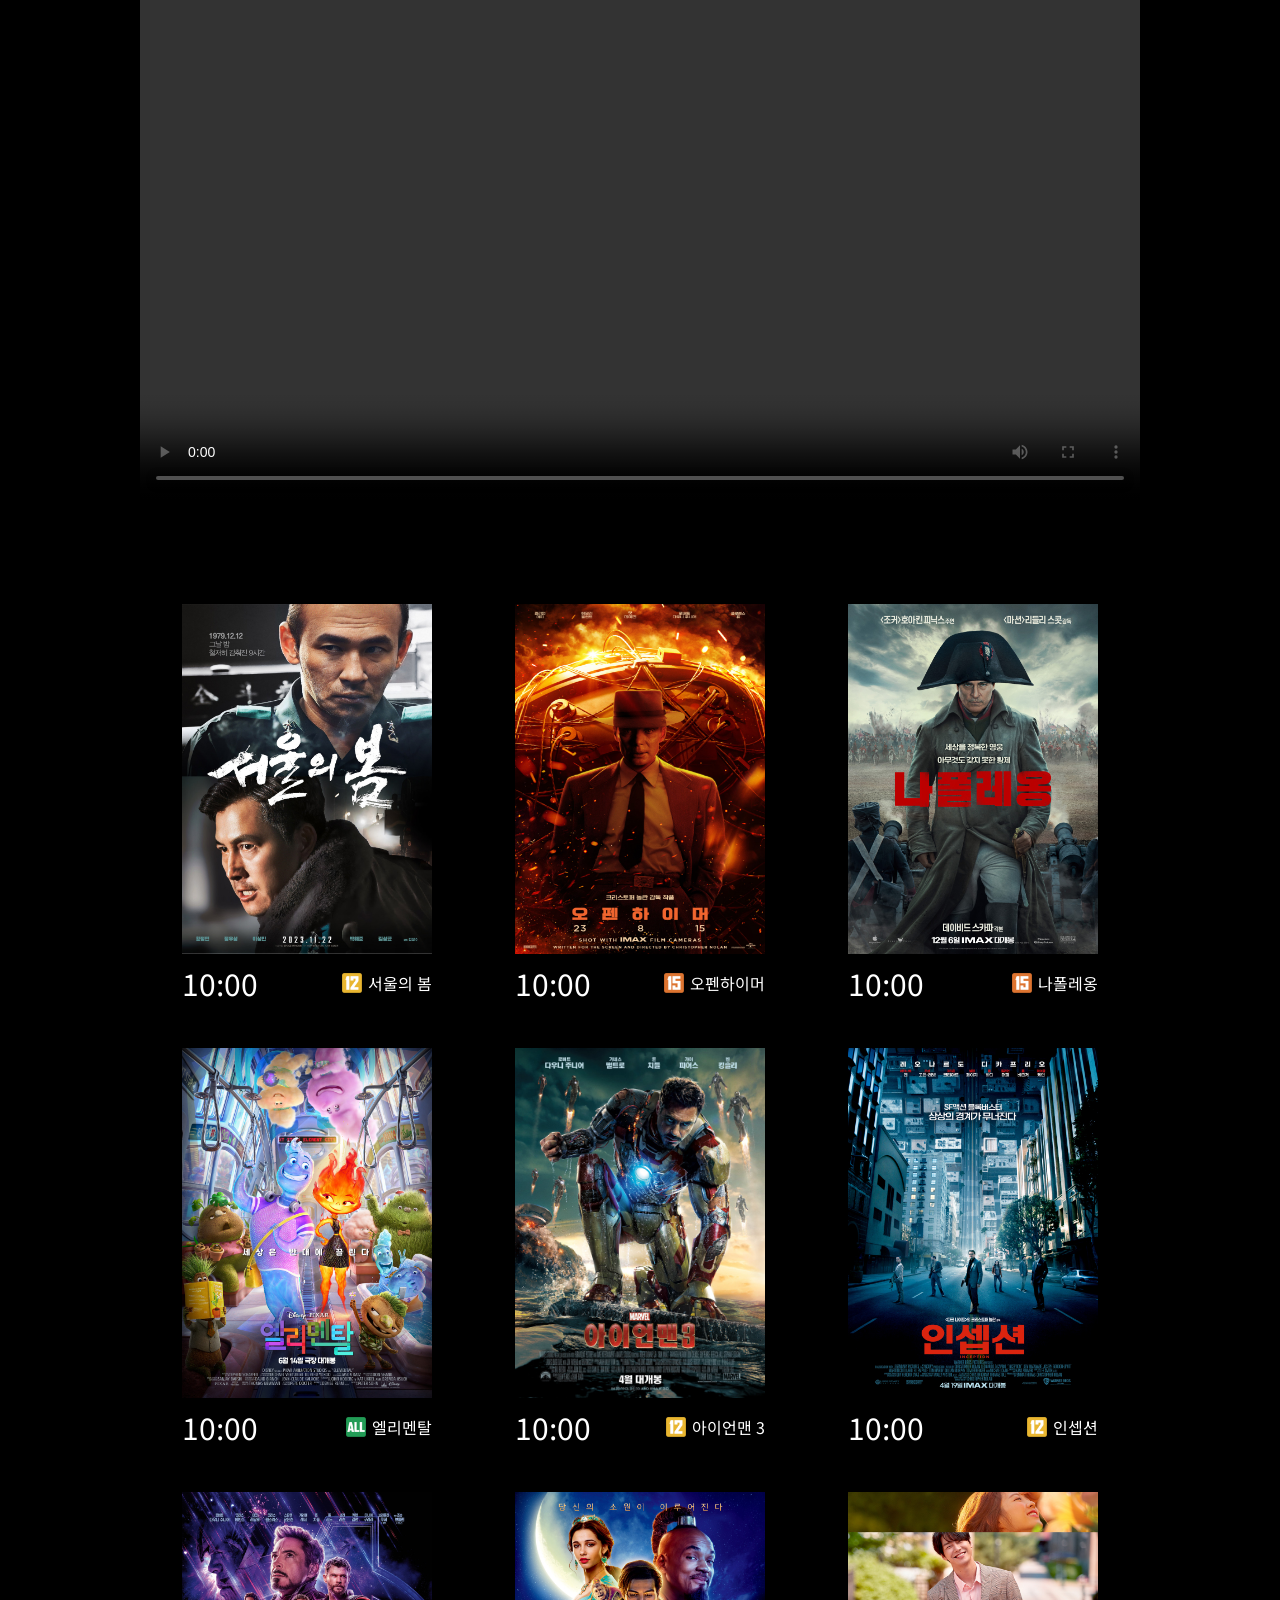
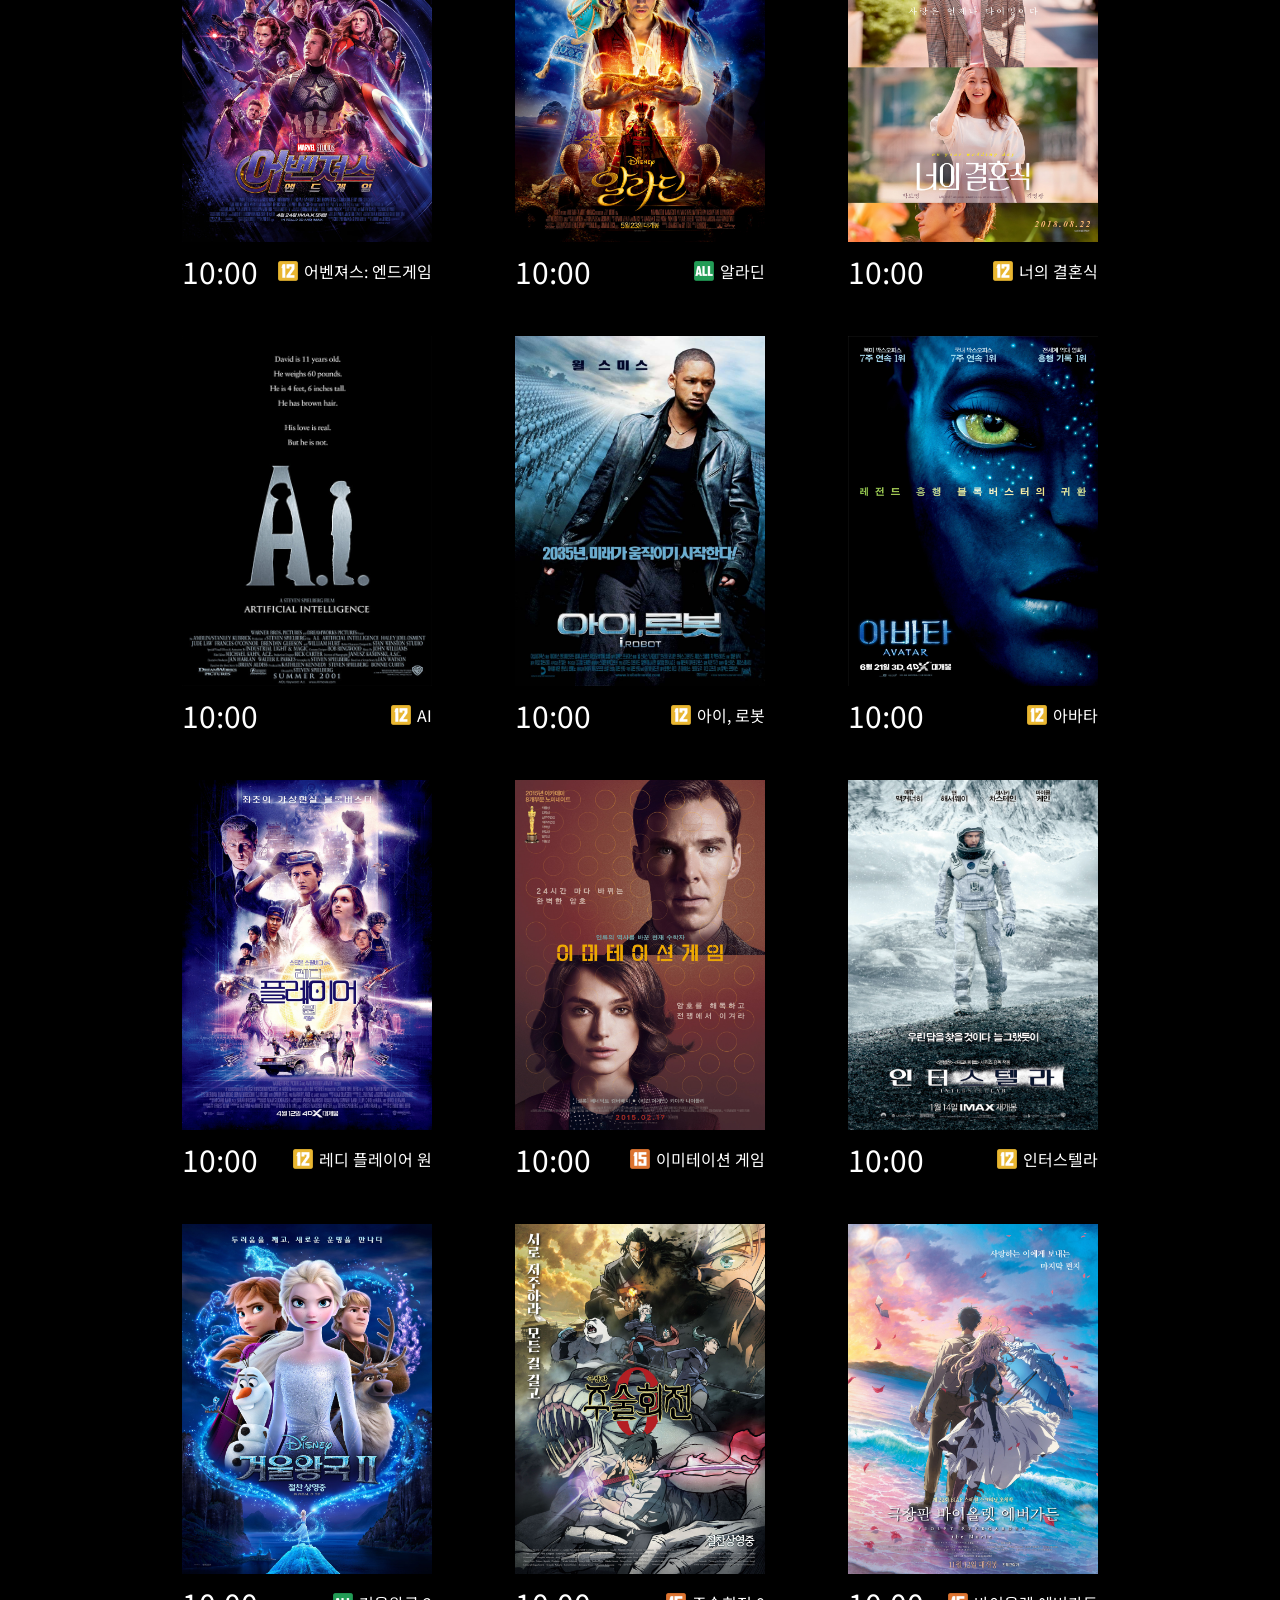
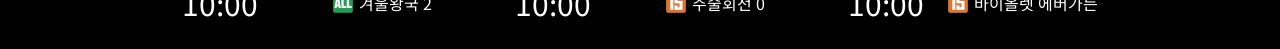
==== index.html @ ab04a386 "영수증 완성" ====
<!DOCTYPE html>
<html lang="en">
<head>
    <meta charset="UTF-8">
    <meta name="viewport" content="width=device-width, initial-scale=1.0">
    <title>Kiosk</title>
    <script src="JQuery/jquery-3.7.1.min.js"></script>
    <script src="JQuery/jquery-ui.min.js"></script>
    <script src="https://cdn.jsdelivr.net/npm/@shopify/draggable@1.0.0-beta.11/lib/draggable.bundle.js"></script>
    <link rel="preconnect" href="https://fonts.googleapis.com">
    <link rel="preconnect" href="https://fonts.gstatic.com" crossorigin>
    <link href="https://fonts.googleapis.com/css2?family=Noto+Sans+KR&display=swap" rel="stylesheet">
    <link rel="stylesheet" href="CSS/jquery-ui.theme.css">
    <link rel="stylesheet" href="CSS/Kiosk.css">
</head>
<body>
    <!--! header Zone -->
    <!--? header Zone -->
    <!--* header Zone -->
    <header>
        <video class="headerVideo" src="" controls playsinline></video>
    </header>
    <!--! movieList Zone -->
    <!--? movieList Zone -->
    <!--* movieList Zone -->
    <div class="movieList">
        <div class="List">
            <div class="movieItem">
                <img class="poster" src="Img/springtoseoul.jpg">
                <div class="movieInfo">
                    <p class="showTime">10:00</p>
                    <p class="movieName"><img class="age" src="/Img/12.png">서울의 봄</p>
                </div>
            </div>
            <div class="movieItem">
                <img class="poster" src="Img/oppenheimer.jpg">
                <div class="movieInfo">
                    <p class="showTime">10:00</p>
                    <p class="movieName"><img class="age" src="/Img/15.png">오펜하이머</p>
                </div>
            </div>
            <div class="movieItem">
                <img class="poster" src="Img/napoleon.jpg">
                <div class="movieInfo">
                    <p class="showTime">10:00</p>
                    <p class="movieName"><img class="age" src="/Img/15.png">나폴레옹</p>
                </div>
            </div>
        </div>
        <div class="List">
            <div class="movieItem">
                <img class="poster" src="Img/elemental.jpg">
                <div class="movieInfo">
                    <p class="showTime">10:00</p>
                    <p class="movieName"><img class="age" src="/Img/ALL.png">엘리멘탈</p>
                </div>
            </div>
            <div class="movieItem">
                <img class="poster" src="Img/ironman3.jpg">
                <div class="movieInfo">
                    <p class="showTime">10:00</p>
                    <p class="movieName"><img class="age" src="/Img/12.png">아이언맨 3</p>
                </div>
            </div>
            <div class="movieItem">
                <img class="poster" src="Img/inception.jpg">
                <div class="movieInfo">
                    <p class="showTime">10:00</p>
                    <p class="movieName"><img class="age" src="/Img/12.png">인셉션</p>
                </div>
            </div>
        </div>
        <div class="List">
            <div class="movieItem">
                <img class="poster" src="Img/avengersendgame.jpg">
                <div class="movieInfo">
                    <p class="showTime">10:00</p>
                    <p class="movieName"><img class="age" src="/Img/12.png">어벤져스: 엔드게임</p>
                </div>
                
            </div>
            <div class="movieItem">
                <img class="poster" src="Img/aladin.jpg">
                <div class="movieInfo">
                    <p class="showTime">10:00</p>
                    <p class="movieName"><img class="age" src="/Img/ALL.png">알라딘</p>
                </div>
            </div>
            <div class="movieItem">
                <img class="poster" src="Img/yourwedding.jpg">
                <div class="movieInfo">
                    <p class="showTime">10:00</p>
                    <p class="movieName"><img class="age" src="/Img/12.png">너의 결혼식</p>
                </div>
                
            </div>
        </div>
        <div class="List">
            <div class="movieItem">
                <img class="poster" src="Img/ai.jpg">
                <div class="movieInfo">
                    <p class="showTime">10:00</p>
                    <p class="movieName"><img class="age" src="/Img/12.png">AI</p>
                </div>
            </div>
            <div class="movieItem">
                <img class="poster" src="Img/irobot.jpg">
                <div class="movieInfo">
                    <p class="showTime">10:00</p>
                    <p class="movieName"><img class="age" src="/Img/12.png">아이, 로봇</p>
                </div>
            </div>
            <div class="movieItem">
                <img class="poster" src="Img/avatar.jpg">
                <div class="movieInfo">
                    <p class="showTime">10:00</p>
                    <p class="movieName"><img class="age" src="/Img/12.png">아바타</p>
                </div>
            </div>
            <div class="movieItem">
                <img class="poster" src="Img/readyplayerone.jpg">
                <div class="movieInfo">
                    <p class="showTime">10:00</p>
                    <p class="movieName"><img class="age" src="/Img/12.png">레디 플레이어 원</p>
                </div>
            </div>
            <div class="movieItem">
                <img class="poster" src="Img/imitationgame.jpg">
                <div class="movieInfo">
                    <p class="showTime">10:00</p>
                    <p class="movieName"><img class="age" src="/Img/15.png">이미테이션 게임</p>
                </div>
            </div>
            <div class="movieItem">
                <img class="poster" src="Img/interstellar.jpg">
                <div class="movieInfo">
                    <p class="showTime">10:00</p>
                    <p class="movieName"><img class="age" src="/Img/12.png">인터스텔라</p>
                </div>
            </div>
            <div class="movieItem">
                <img class="poster" src="Img/frozen2.jpg">
                <div class="movieInfo">
                    <p class="showTime">10:00</p>
                    <p class="movieName"><img class="age" src="/Img/ALL.png">겨울왕국 2</p>
                </div>
            </div>
            <div class="movieItem">
                <img class="poster" src="Img/jujutsukaisen0.jpg">
                <div class="movieInfo">
                    <p class="showTime">10:00</p>
                    <p class="movieName"><img class="age" src="/Img/15.png">주술회전 0</p>
                </div>
            </div>
            <div class="movieItem">
                <img class="poster" src="Img/violetevergarden.jpg">
                <div class="movieInfo">
                    <p class="showTime">10:00</p>
                    <p class="movieName"><img class="age" src="/Img/15.png">바이올렛 에버가든</p>
                </div>
            </div>
        </div>
    </div>

    <!--! Ticket Zone -->
    <!--? Ticket Zone -->
    <!--* Ticket Zone -->
    <div class="Ticket">
        <div class="top">
            <img src="Img/back.png" class="backicon">
            <p>티켓 구매</p>
            <img src="Img/home.png" class="homeicon">
        </div>
        <div class="ticketInfo">
            <img src="" class="ticketImg">
            <img src="" class="ageRatingImg">
            <div class="ticketInfoText">
                <p></p>
                <p class="time"></p>
            </div>
        </div>
        <div class="justline"></div>
        <p class="ticketGuide">
            관람 인원수를 선택해 주세요.<br>
            <span style="color: #777777;">인원수 선택은 일반, 청소년을 더해 <span style="color: purple;">최대 16매</span>까지 가능합니다.</span>
        </p>
        <div class="howmanypeople">
            <div class="adult">
                <p style="width: 55.2px; text-align: right;">일반</p>
                <div class="number zero">0</div>
                <div class="number">1</div>
                <div class="number">2</div>
                <div class="number">3</div>
                <div class="number">4</div>
                <div class="number">5</div>
                <div class="number">6</div>
                <div class="number">7</div>
                <div class="number">8</div>
            </div>
            <div class="teenager">
                <p>청소년</p>
                <div class="number zero">0</div>
                <div class="number">1</div>
                <div class="number">2</div>
                <div class="number">3</div>
                <div class="number">4</div>
                <div class="number">5</div>
                <div class="number">6</div>
                <div class="number">7</div>
                <div class="number">8</div>
            </div>
        </div>
        <div class="bottom">
            <img class="nextbtn" src="Img/next2.png">
        </div>
    </div>
    <div class="Seat">
        <div class="top">
            <img src="Img/back.png" class="backicon">
            <p>티켓 구매</p>
            <img src="Img/home.png" class="homeicon">
        </div>
        <div class="ticketInfo">
            <img src="" class="ticketImg">
            <img src="" class="ageRatingImg">
            <div class="ticketInfoText">
                <p></p>
                <p></p>
            </div>
        </div>
        <div class="justline"></div>
        <div class="seatGrid">
            <!--! Screen -->
            <p class="screen">SCREEN</p>
            <!--! A열 -->
            <div class="seatRow">
                <div class="seat">A1</div>
                <div class="seat">A2</div>
                <div class="seat">A3</div>
                <div class="seat">A4</div>
                <div class="seat">A5</div>
                <div class="seat">A6</div>
            </div>
            <!--! B열 -->
            <div class="seatRow">
                <div class="seat">B1</div>
                <div class="seat">B2</div>
                <div class="seat">B3</div>
                <div class="seat">B4</div>
                <div class="seat">B5</div>
                <div class="seat">B6</div>
            </div>
            <!--! C열 -->
            <div class="seatRow">
                <div class="seat">C1</div>
                <div class="seat">C2</div>
                <div class="seat">C3</div>
                <div class="seat">C4</div>
                <div class="seat">C5</div>
                <div class="seat">C6</div>
            </div>
            <!--! D열 -->
            <div class="seatRow">
                <div class="seat">D1</div>
                <div class="seat">D2</div>
                <div class="seat">D3</div>
                <div class="seat">D4</div>
                <div class="seat">D5</div>
                <div class="seat">D6</div>
            </div>
            <!--! E열 -->
            <div class="seatRow">
                <div class="seat">E1</div>
                <div class="seat">E2</div>
                <div class="seat">E3</div>
                <div class="seat">E4</div>
                <div class="seat">E5</div>
                <div class="seat" id="test">E6</div>
            </div>
            <div class="bottom2">
                <img class="nextbtn2" src="Img/next2.png">
            </div>
        </div>
    </div>
    <div class="Payment">
        <div class="top">
            <img src="Img/back.png" class="backicon">
            <p>티켓 구매</p>
            <img src="Img/home.png" class="homeicon">
        </div>
        <div class="ticketInfo">
            <img src="" class="ticketImg">
            <img src="" class="ageRatingImg" style="margin-bottom: 111.5px;">
            <div class="ticketInfoText" style="margin-top: 35px;">
                <p></p>
                <p></p>
                <p></p>
                <p class="people"></p>
                <p class="people"></p>
                <p></p>
                <p class="seatStatus"></p>
            </div>
        </div>
        <div class="justline"></div>
        <div class="price">
            <div class="adultPrice">
                <p>일반 : </p>
                <p></p>
            </div>
            <div class="teenagerPrice">
                <p>청소년 : </p>
                <p></p>
            </div>
        </div>
        <div class="justline2"></div>
        <div class="totalPrice">
            <p>총 결제 금액 : </p>
            <p></p>
        </div>
        <div class="justline2"></div>
        <div class="payToCard">카드 결제</div>
    </div>

    <!--! Credit Card Zone -->
    <!--? Credit Card Zone -->
    <!--* Credit Card Zone -->
    <div class="credit-card" draggable="true">
        <div class="card-header">
            <div class="logo-name">
                <img src="Img/logo.png" class="logo">
                <h5>Master Card</h5>
            </div>
            <img src="Img/chip.png" class="chip">
        </div>
        <div class="card-middle">
            <p class="cdNumber">Card Number</p>
            <p class="cardNumber">8050 5040 2030 3020</p>
        </div>
        <div class="card-bottom">
            <p class="card-name">Jeong Jin Woo</p>
            <div class="vaild-date">
                <p class="validthru">Valid Thru</p>
                <p class="date">02/25</p>
            </div>
        </div>
    </div>

    <div class="card-reader">
        <img src="/Img/wireless.png" class="nfc">
    </div>

    <!--! Movie Ticket Zone -->
    <!--? Movie Ticket Zone -->
    <!--* Movie Ticket Zone -->

    <div class="Receipt">
        <div class="theater">DIT 영화입장권</div>
        <div class="topInfo">
        <p id="clock">00:00:00</p>
        <p>(DIT_KIOSK)</p>
        <p>[전체발권]</p>
        </div>
        <p class="crossLine">=============================================</p>
        <div class="details">
            <p class="movie-title">무한도전: 무한의 미소</p>
            <p>10:00</p>
            <p>좌석: D5</p>
            <p>총인원 1명 (일반 1명)</p>
        </div>
        <p class="crossLine">=============================================</p>
        <div class="location">DIT 양정</div>
        <div class="ticket-info">
            <p>- 결제한 티켓은 절대 교환, 환불 불가</p>
            <p>- 영화 시작 5분전에 입장 바랍니다.</p>
            <p>- 즐거운 시간 되시기 바랍니다.</p>
        </div>
        <p class="crossLine">
            ------------------------------------------------------------------------
        </p>
        <div class="ticket-number">1231-1231-1234-1234</div>
    </div>

    <script src="JS/header.js"></script>
    <script src="JS/main.js"></script>
</body>
</html>


<!--본 프로젝트는 상업적 목적이 아닌 학교 프로젝트 발표용으로 사진과 동영상을 사용-->
<!--저작권법 제25조(학교교육 목적 등에의 이용)에 해당하여 이용허락 없이도 사용이 가능-->
<!--하다고는 하는데 디즈니는 좀 무섭네요..-->


<!-- 내일 할 일 : 
카드를 리더기에 드랍했을 때 영화 티켓 보여주기,
결제된 영화의 좌석은 백그라운드를 회색으로 변경,
로컬스토리지에 좌석 정보를 저장하고
결제된 좌석(백그라운드가 회색인 좌석)은 클릭을 막는다.

리더기 변경하기. -->
---- CSS/Kiosk.css ----
@import url('https://fonts.googleapis.com/css2?family=Nanum+Gothic:wght@700&family=Poppins&display=swap');

body {
    margin: 0 auto;
    max-width: 1000px;
    background-color: black;
}
body::-webkit-scrollbar {
    /*? 스크롤 바 없애는 CSS 코드 */
    display: none;
}

/*! ====================================================*/
/*! Header Zone
/*! ====================================================*/
header {
    position: fixed;
    display: flex;
    top: 0px;
}

.headerVideo {
    width: 1000px;
}
/*!====================================================*/

/*!====================================================*/
/*! movieList Zone
/*!====================================================*/
.movieList {
    border: 1px solid #000000;
    background-color: #000000;
    margin-top: 562.5px;
    padding-bottom: 20px;
}

.List {
    display: flex;
    justify-content: space-around;
    flex-wrap: wrap;
}

.poster {
    width: 250px;
    height: 350px;
    margin-top: 40px;
    cursor: pointer;
}

.age {
    width: 20px;
    margin-right: 6px;
    align-self: center;
}

.movieName {
    font-family: 'Noto Sans KR', sans-serif;
    font-size: 16px;
    color: #ffffff;
    display: flex;  /* 수평 정렬을 위해 추가 */
    align-items: center; 
}

.showTime {
    font-family: 'Noto Sans KR', sans-serif;
    font-size: 30px;
    color: #ffffff;
}

.movieInfo {
    display: flex;
    align-items: center;
    height: 50px;
    text-align: right;
    justify-content: space-between;
}

.poster {
    width: 250px;
    height: 350px;
}
/*!====================================================*/

/*!====================================================*/
/*! Ticket Zone
/*!====================================================*/
.Ticket {
    border: 1px solid white;
    width: 1000px;
    height: 875px;
    margin-top: 562.5px;
    position: fixed;
    background-color: white;
    display: none;
}

.top {
    display: flex;
    justify-content: space-between;
    align-items: center;
    font-size: 27.5px;
    font-family: 'Noto Sans KR', sans-serif;
    box-shadow: 0 0 10px 0 rgba(0, 0, 0, 0.1);
}

.backicon {
    width: 40px;
    margin-left: 25px;
    cursor: pointer;
}

.homeicon {
    width: 40px;
    margin-right: 25px;
    cursor: pointer;
}
.ticketInfo {
    display: flex;
    align-items: center;
    font-family: 'Noto Sans KR', sans-serif;
    font-size: 19px;
    color: #777777;
}

.ticketInfoText {
    display: flex;
    flex-direction: column;
}

.ticketInfoText p {
    margin: 5px 0;
}

.ticketImg {
    width: 150px;
    margin-top: 50px;
    margin-left: 65px;
    margin-right: 30px;
    border-radius: 10px;
}

/* Age Rating 이미지 스타일 */
.ageRatingImg {
    width: 24px; /* 이미지의 폭 조절 */
    margin-right: 10px; /* 이미지와 텍스트 사이의 간격 조절 */
    margin-bottom: 36px;
}

.justline {
    border: 0.1px solid rgba(0, 0, 0, 0.05);
    border-bottom-style: none;
    margin-top: 50px;
}

.ticketGuide {
    font-family: 'Noto Sans KR', sans-serif;
    text-align: center;
    font-size: 19px;
    margin-bottom: 80px;
}
.howmanypeople {
    font-family: 'Noto Sans KR', sans-serif;
    margin-left: 72.5px;
    margin-right: 70px;
    color: #777777;
    font-size: 20px;
}

.adult {
    display: flex;
    align-items: center;
    justify-content: space-around;
    margin-bottom: 10px;
}
.teenager {
    display: flex;
    align-items: center;
    justify-content: space-around;
    margin-top: 10px;
}

.number {
    display: flex;
    align-items: center;
    justify-content: center;
    border-radius: 30px;
    width: 60px;
    height: 60px;
    text-align: center;
    background-color: #eeeeee;
    cursor: pointer;
}
.number.zero {
    background-color: rgb(250, 130, 115);
    color: white;
}

.bottom {
    text-align: center;
    margin-top: 85px;
}
.nextbtn {
    width: 40px;
    cursor: pointer;
    visibility: hidden;
}
/*!====================================================*/

/*!====================================================*/
/*! Seat Zone
/*!====================================================*/
.Seat {
    border: 1px solid white;
    width: 1000px;
    height: 875px;
    margin-top: 562.5px;
    position: fixed;
    background-color: white;
    display: none;
}

.seatGrid {
    display: grid;
    grid-template-rows: repeat(6, 1fr);
    grid-template-columns: repeat(1, 1fr);
    width: 600px;
    margin: 0 auto;
}

.screen {
    text-align: center;
    border: 1px solid #ccc;
    background-color: #ccc;
    border-radius: 0px 0px 50px 50px;
    font-size: 15px;
    height: 17.5px;
}

.seatRow {
    display: flex;
    justify-content: center;
}

.seat {
    width: 55px;
    height: 45px;
    border: 1px solid #dddddd;
    border-radius: 5px;
    display: flex;
    align-items: center;
    justify-content: center;
    font-family: 'Noto Sans KR', sans-serif;
    font-size: 15px;
    cursor: pointer;
    margin-bottom: 10px;
    margin-left: 5px;
    margin-right: 5px;
}
.bottom2 {
    text-align: center;
    margin-top: 40px;
}

.nextbtn2 {
    width: 40px;
    cursor: pointer;
    visibility: hidden;
}

/*!====================================================*/

/*!====================================================*/
/*! Payment Zone
/*!====================================================*/
.Payment {
    border: 1px solid white;
    width: 1000px;
    height: 875px;
    margin-top: 562.5px;
    position: fixed;
    background-color: white;
    display: none;
}

.seatStatus {
    font-size: 14px;
}

.people {
    font-size: 14px;
}

.justline2 {
    border: 0.1px solid rgba(0, 0, 0, 0.05);
    border-bottom-style: none;
}

.price {
    font-family: 'Noto Sans KR', sans-serif;
    font-size: 22px;
    color: #777777;
}

.adultPrice {
    display: flex;
    justify-content: space-between;
    margin-left: 70px;
    margin-right: 70px;
}
.teenagerPrice {
    display: flex;
    justify-content: space-between;
    margin-left: 70px;
    margin-right: 70px;
}

.totalPrice {
    font-family: 'Noto Sans KR', sans-serif;
    font-size: 22px;
    color: #777777;
    display: flex;
    justify-content: space-between;
    margin-left: 70px;
    margin-right: 70px;
}

.payToCard {
    font-family: 'Noto Sans KR', sans-serif;
    color: white;
    font-size: 25px;
    background-color: rgb(253, 120, 108);
    border-radius: 12px;
    width: 300px;
    height: 110px;
    display: flex;
    align-items: center;
    justify-content: center;
    position: absolute;
    top: 86%;
    left: 50%;
    transform: translate(-50%, -50%);
    cursor: pointer;
}
.payToCard:hover {
    background-color: rgba(212, 83, 66, 0.788);
}
/*!====================================================*/

/*!====================================================*/
/*! Credit Card Zone
/*!====================================================*/
.credit-card {
    background-image: linear-gradient(to top, #f3e7e9 0%, #e3eeff 99%, #e3eeff 100%);
    width: 450px;
    height: 250px;
    border-radius: 25px;
    font-family: "Poppins", sans-serif;
    color: rgb(50, 50, 50);
    box-shadow: 0 5px 10px 0px rgba(255, 255, 255, 0.3);
    position: fixed;
    top: 50px;
    left: 50px;
    z-index: 2;
}


.card-header {
    display: flex;
    align-items: center;
    justify-content: space-between;
    font-size: 20px;
}
.logo-name {
    display: flex;
    justify-content: center;
    align-items: center;
}
.logo-name h5 {
    font-size: 18px;
    font-weight: 500;
}
.logo {
    width: 60px;
    height: 37px;
    margin: 0px 15px 0px 25px;
}
.chip {
    width: 70px;
    margin-right: 22px;
}


.card-middle {
    margin-top: 30px;
    margin-left: 30px;
    line-height: 10px;
}
.cdNumber {
    font-size: 12px;
}
.cardNumber {
    font-size: 20px;
    letter-spacing: 1px;
}


.card-bottom {
    margin-left: 30px;
    margin-right: 5px;
    display: flex;
    justify-content: space-between;
}
.card-name {
    font-size: 19px;
}
.vaild-date {
    line-height: 8px;
}
.validthru {
    font-size: 11px;
    margin-right: 23px;
}
.date {
    font-size: 19px;
}


.card-reader {
    display: flex;
    border-radius: 30px;
    width: 500px;
    background-color: white;
    justify-content: center;
    position: absolute;
    top: 50%;
    left: 50%;
    transform: translate(-50%, -50%);
    z-index: 1;
}
.nfc {
    width: 400px;
}

/*!====================================================*/

/*!====================================================*/
/*! Movie Ticket Zone
/*!====================================================*/

.Receipt {
    font-family: 'Noto Sans KR', sans-serif;
    border: 2px solid #333;
    padding: 20px;
    width: 450px;
    height: 625px;
    margin: 50px auto;
    text-align: center;
    background-color: white;
    position: absolute;
    top: 50%;
    left: 50%;
    transform: translate(-50%, -50%);
}
.theater {
    font-size: 30px;
    margin-top: 40px;
}
.topInfo {
    display: flex;
    justify-content: space-around;
    margin-top: 40px;
    margin-bottom: -17px;
}
.crossLine {
    margin: 0px;
}

.movie-title {
    font-size: 25px;
    font-weight: bold;
    margin-bottom: 25px;
}

.details {
    font-size: 17px;
    margin-bottom: 15px;
    margin-left: 28px;
    text-align: left;
    line-height: 13px;
}

.location {
    text-align: left;
    font-size: 22px;
    font-weight: 600;
    margin-left: 28px;
    margin-top: 28px;
    margin-bottom: 45px;
    line-height: 0px;
}

.ticket-info {
    text-align: left;
    margin-left: 28px;
    line-height: 7px;
}

.ticket-number {
    margin-top: 40px;
}
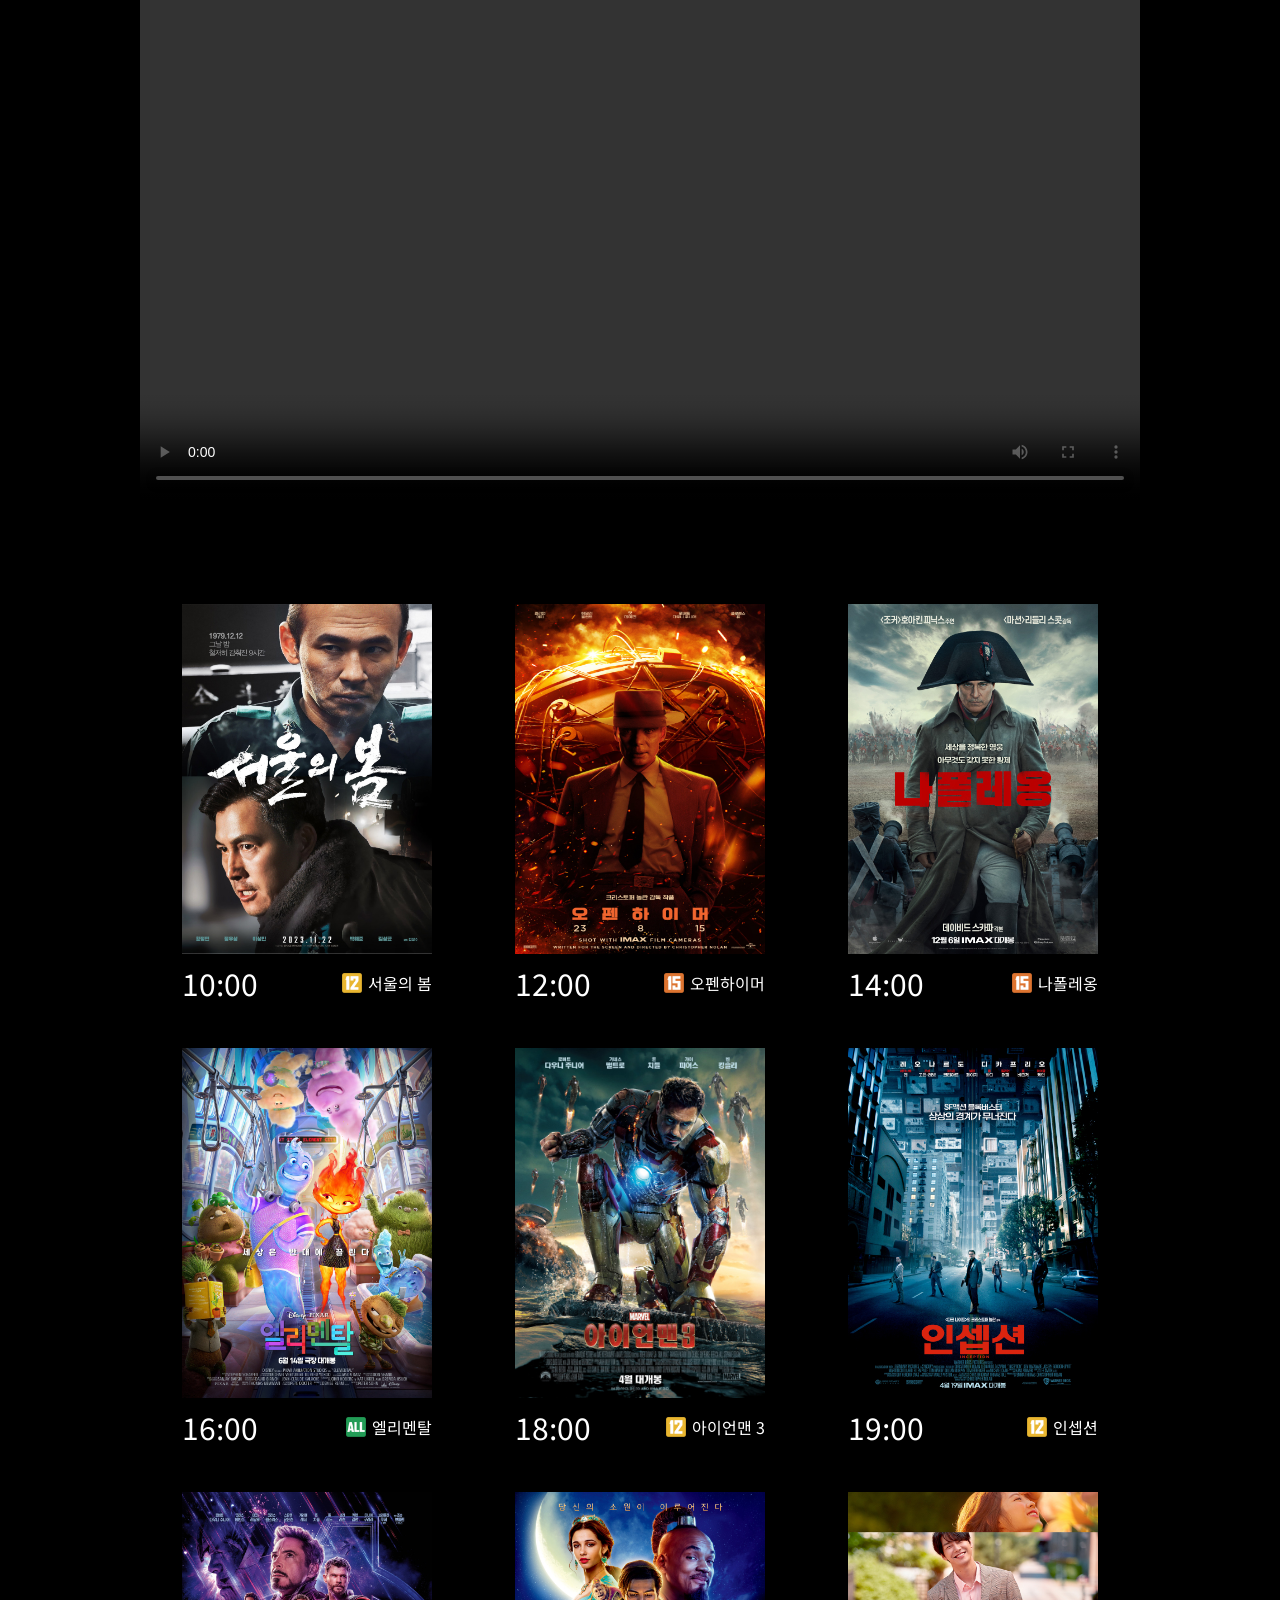
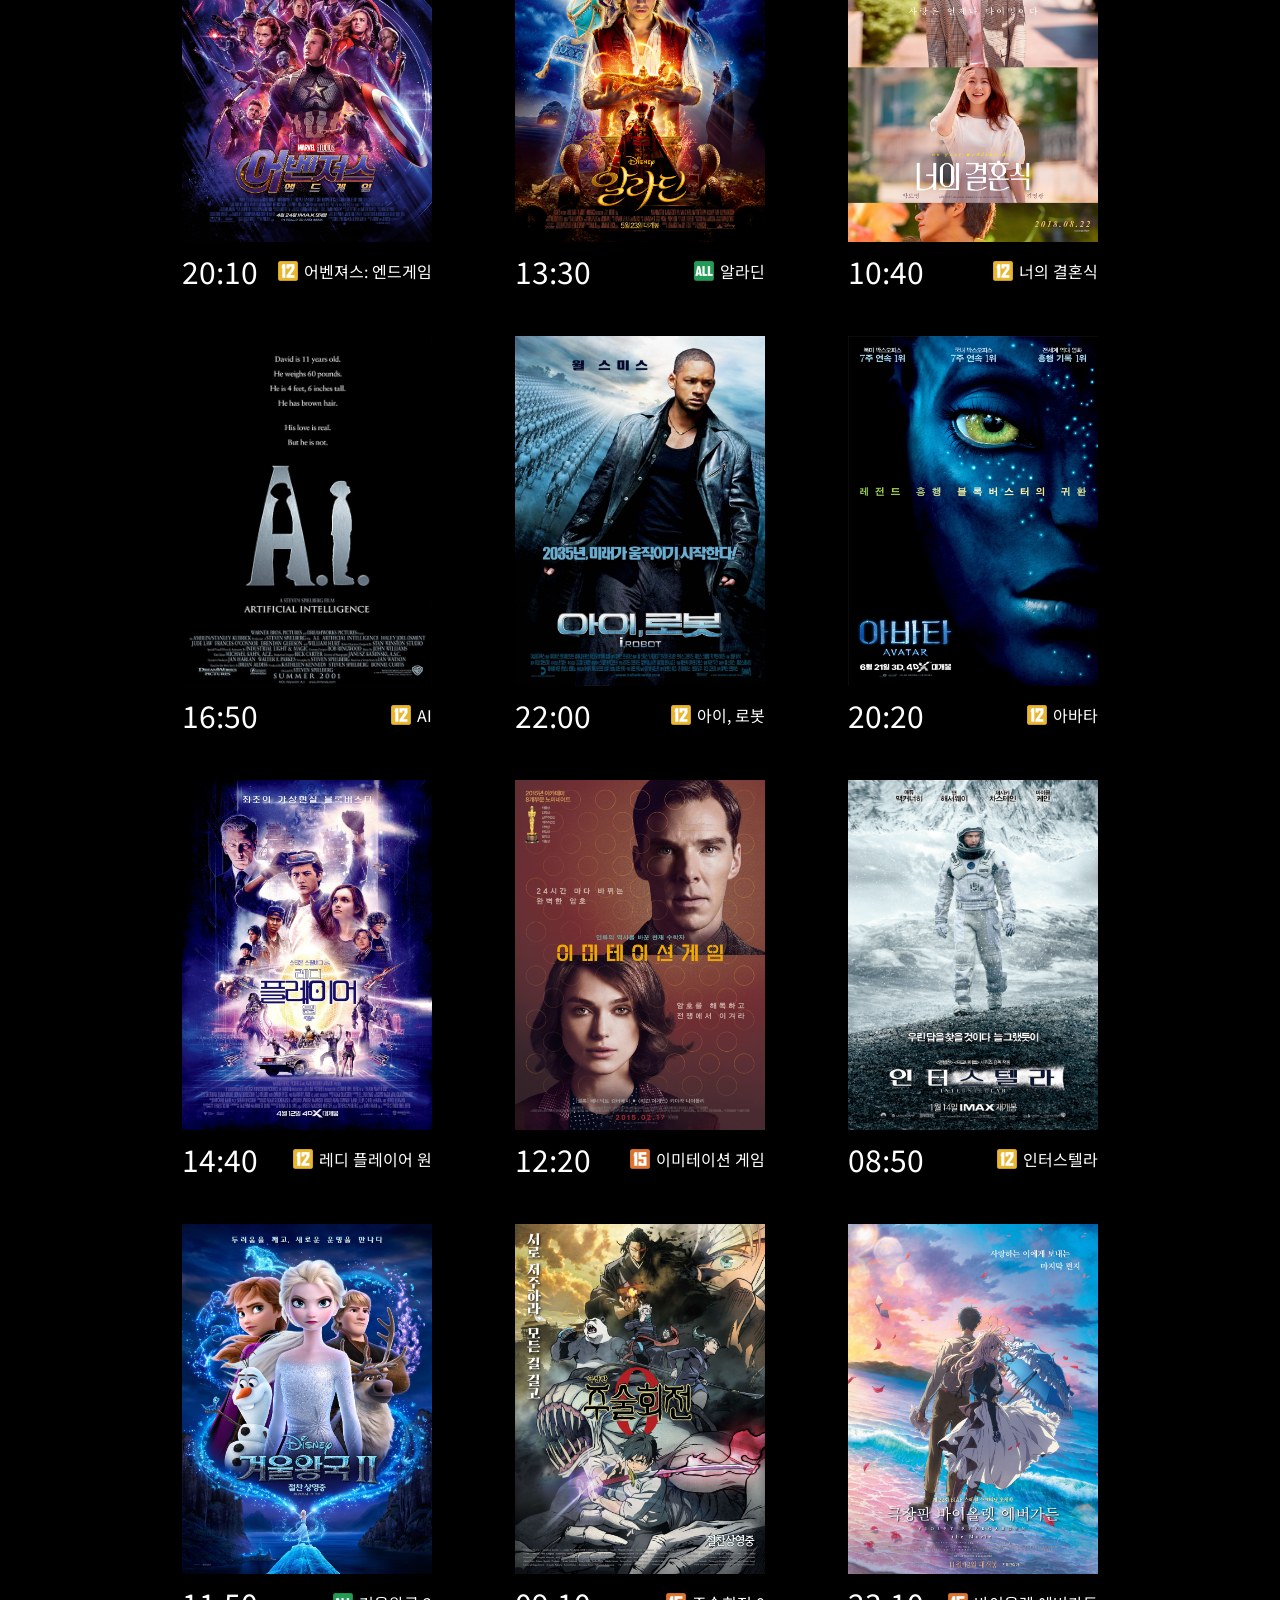
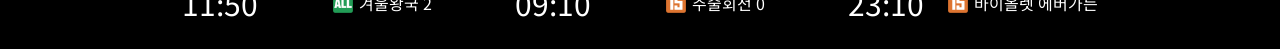
==== commit 6d18a170: "상영 시간 수정" ====
--- a/index.html
+++ b/index.html
@@ -29,21 +29,21 @@
                 <img class="poster" src="Img/springtoseoul.jpg">
                 <div class="movieInfo">
                     <p class="showTime">10:00</p>
-                    <p class="movieName"><img class="age" src="/Img/12.png">서울의 봄</p>
+                    <p class="movieName"><img class="age" src="Img/12.png">서울의 봄</p>
                 </div>
             </div>
             <div class="movieItem">
                 <img class="poster" src="Img/oppenheimer.jpg">
                 <div class="movieInfo">
-                    <p class="showTime">10:00</p>
-                    <p class="movieName"><img class="age" src="/Img/15.png">오펜하이머</p>
+                    <p class="showTime">12:00</p>
+                    <p class="movieName"><img class="age" src="Img/15.png">오펜하이머</p>
                 </div>
             </div>
             <div class="movieItem">
                 <img class="poster" src="Img/napoleon.jpg">
                 <div class="movieInfo">
-                    <p class="showTime">10:00</p>
-                    <p class="movieName"><img class="age" src="/Img/15.png">나폴레옹</p>
+                    <p class="showTime">14:00</p>
+                    <p class="movieName"><img class="age" src="Img/15.png">나폴레옹</p>
                 </div>
             </div>
         </div>
@@ -51,22 +51,22 @@
             <div class="movieItem">
                 <img class="poster" src="Img/elemental.jpg">
                 <div class="movieInfo">
-                    <p class="showTime">10:00</p>
-                    <p class="movieName"><img class="age" src="/Img/ALL.png">엘리멘탈</p>
+                    <p class="showTime">16:00</p>
+                    <p class="movieName"><img class="age" src="Img/ALL.png">엘리멘탈</p>
                 </div>
             </div>
             <div class="movieItem">
                 <img class="poster" src="Img/ironman3.jpg">
                 <div class="movieInfo">
-                    <p class="showTime">10:00</p>
-                    <p class="movieName"><img class="age" src="/Img/12.png">아이언맨 3</p>
+                    <p class="showTime">18:00</p>
+                    <p class="movieName"><img class="age" src="Img/12.png">아이언맨 3</p>
                 </div>
             </div>
             <div class="movieItem">
                 <img class="poster" src="Img/inception.jpg">
                 <div class="movieInfo">
-                    <p class="showTime">10:00</p>
-                    <p class="movieName"><img class="age" src="/Img/12.png">인셉션</p>
+                    <p class="showTime">19:00</p>
+                    <p class="movieName"><img class="age" src="Img/12.png">인셉션</p>
                 </div>
             </div>
         </div>
@@ -74,23 +74,23 @@
             <div class="movieItem">
                 <img class="poster" src="Img/avengersendgame.jpg">
                 <div class="movieInfo">
-                    <p class="showTime">10:00</p>
-                    <p class="movieName"><img class="age" src="/Img/12.png">어벤져스: 엔드게임</p>
+                    <p class="showTime">20:10</p>
+                    <p class="movieName"><img class="age" src="Img/12.png">어벤져스: 엔드게임</p>
                 </div>
                 
             </div>
             <div class="movieItem">
                 <img class="poster" src="Img/aladin.jpg">
                 <div class="movieInfo">
-                    <p class="showTime">10:00</p>
-                    <p class="movieName"><img class="age" src="/Img/ALL.png">알라딘</p>
+                    <p class="showTime">13:30</p>
+                    <p class="movieName"><img class="age" src="Img/ALL.png">알라딘</p>
                 </div>
             </div>
             <div class="movieItem">
                 <img class="poster" src="Img/yourwedding.jpg">
                 <div class="movieInfo">
-                    <p class="showTime">10:00</p>
-                    <p class="movieName"><img class="age" src="/Img/12.png">너의 결혼식</p>
+                    <p class="showTime">10:40</p>
+                    <p class="movieName"><img class="age" src="Img/12.png">너의 결혼식</p>
                 </div>
                 
             </div>
@@ -99,64 +99,64 @@
             <div class="movieItem">
                 <img class="poster" src="Img/ai.jpg">
                 <div class="movieInfo">
-                    <p class="showTime">10:00</p>
-                    <p class="movieName"><img class="age" src="/Img/12.png">AI</p>
+                    <p class="showTime">16:50</p>
+                    <p class="movieName"><img class="age" src="Img/12.png">AI</p>
                 </div>
             </div>
             <div class="movieItem">
                 <img class="poster" src="Img/irobot.jpg">
                 <div class="movieInfo">
-                    <p class="showTime">10:00</p>
-                    <p class="movieName"><img class="age" src="/Img/12.png">아이, 로봇</p>
+                    <p class="showTime">22:00</p>
+                    <p class="movieName"><img class="age" src="Img/12.png">아이, 로봇</p>
                 </div>
             </div>
             <div class="movieItem">
                 <img class="poster" src="Img/avatar.jpg">
                 <div class="movieInfo">
-                    <p class="showTime">10:00</p>
-                    <p class="movieName"><img class="age" src="/Img/12.png">아바타</p>
+                    <p class="showTime">20:20</p>
+                    <p class="movieName"><img class="age" src="Img/12.png">아바타</p>
                 </div>
             </div>
             <div class="movieItem">
                 <img class="poster" src="Img/readyplayerone.jpg">
                 <div class="movieInfo">
-                    <p class="showTime">10:00</p>
-                    <p class="movieName"><img class="age" src="/Img/12.png">레디 플레이어 원</p>
+                    <p class="showTime">14:40</p>
+                    <p class="movieName"><img class="age" src="Img/12.png">레디 플레이어 원</p>
                 </div>
             </div>
             <div class="movieItem">
                 <img class="poster" src="Img/imitationgame.jpg">
                 <div class="movieInfo">
-                    <p class="showTime">10:00</p>
-                    <p class="movieName"><img class="age" src="/Img/15.png">이미테이션 게임</p>
+                    <p class="showTime">12:20</p>
+                    <p class="movieName"><img class="age" src="Img/15.png">이미테이션 게임</p>
                 </div>
             </div>
             <div class="movieItem">
                 <img class="poster" src="Img/interstellar.jpg">
                 <div class="movieInfo">
-                    <p class="showTime">10:00</p>
-                    <p class="movieName"><img class="age" src="/Img/12.png">인터스텔라</p>
+                    <p class="showTime">08:50</p>
+                    <p class="movieName"><img class="age" src="Img/12.png">인터스텔라</p>
                 </div>
             </div>
             <div class="movieItem">
                 <img class="poster" src="Img/frozen2.jpg">
                 <div class="movieInfo">
-                    <p class="showTime">10:00</p>
-                    <p class="movieName"><img class="age" src="/Img/ALL.png">겨울왕국 2</p>
+                    <p class="showTime">11:50</p>
+                    <p class="movieName"><img class="age" src="Img/ALL.png">겨울왕국 2</p>
                 </div>
             </div>
             <div class="movieItem">
                 <img class="poster" src="Img/jujutsukaisen0.jpg">
                 <div class="movieInfo">
-                    <p class="showTime">10:00</p>
-                    <p class="movieName"><img class="age" src="/Img/15.png">주술회전 0</p>
+                    <p class="showTime">09:10</p>
+                    <p class="movieName"><img class="age" src="Img/15.png">주술회전 0</p>
                 </div>
             </div>
             <div class="movieItem">
                 <img class="poster" src="Img/violetevergarden.jpg">
                 <div class="movieInfo">
-                    <p class="showTime">10:00</p>
-                    <p class="movieName"><img class="age" src="/Img/15.png">바이올렛 에버가든</p>
+                    <p class="showTime">23:10</p>
+                    <p class="movieName"><img class="age" src="Img/15.png">바이올렛 에버가든</p>
                 </div>
             </div>
         </div>
@@ -234,48 +234,48 @@
             <p class="screen">SCREEN</p>
             <!--! A열 -->
             <div class="seatRow">
-                <div class="seat">A1</div>
-                <div class="seat">A2</div>
-                <div class="seat">A3</div>
-                <div class="seat">A4</div>
-                <div class="seat">A5</div>
-                <div class="seat">A6</div>
+                <div id="A1" class="seat">A1</div>
+                <div id="A2" class="seat">A2</div>
+                <div id="A3" class="seat">A3</div>
+                <div id="A4" class="seat">A4</div>
+                <div id="A5" class="seat">A5</div>
+                <div id="A6" class="seat">A6</div>
             </div>
             <!--! B열 -->
             <div class="seatRow">
-                <div class="seat">B1</div>
-                <div class="seat">B2</div>
-                <div class="seat">B3</div>
-                <div class="seat">B4</div>
-                <div class="seat">B5</div>
-                <div class="seat">B6</div>
+                <div id="B1" class="seat">B1</div>
+                <div id="B2" class="seat">B2</div>
+                <div id="B3" class="seat">B3</div>
+                <div id="B4" class="seat">B4</div>
+                <div id="B5" class="seat">B5</div>
+                <div id="B6" class="seat">B6</div>
             </div>
             <!--! C열 -->
             <div class="seatRow">
-                <div class="seat">C1</div>
-                <div class="seat">C2</div>
-                <div class="seat">C3</div>
-                <div class="seat">C4</div>
-                <div class="seat">C5</div>
-                <div class="seat">C6</div>
+                <div id="C1" class="seat">C1</div>
+                <div id="C2" class="seat">C2</div>
+                <div id="C3" class="seat">C3</div>
+                <div id="C4" class="seat">C4</div>
+                <div id="C5" class="seat">C5</div>
+                <div id="C6" class="seat">C6</div>
             </div>
             <!--! D열 -->
             <div class="seatRow">
-                <div class="seat">D1</div>
-                <div class="seat">D2</div>
-                <div class="seat">D3</div>
-                <div class="seat">D4</div>
-                <div class="seat">D5</div>
-                <div class="seat">D6</div>
+                <div id="D1" class="seat">D1</div>
+                <div id="D2" class="seat">D2</div>
+                <div id="D3" class="seat">D3</div>
+                <div id="D4" class="seat">D4</div>
+                <div id="D5" class="seat">D5</div>
+                <div id="D6" class="seat">D6</div>
             </div>
             <!--! E열 -->
             <div class="seatRow">
-                <div class="seat">E1</div>
-                <div class="seat">E2</div>
-                <div class="seat">E3</div>
-                <div class="seat">E4</div>
-                <div class="seat">E5</div>
-                <div class="seat" id="test">E6</div>
+                <div id="E1" class="seat">E1</div>
+                <div id="E2" class="seat">E2</div>
+                <div id="E3" class="seat">E3</div>
+                <div id="E4" class="seat">E4</div>
+                <div id="E5" class="seat">E5</div>
+                <div id="E6" class="seat">E6</div>
             </div>
             <div class="bottom2">
                 <img class="nextbtn2" src="Img/next2.png">
@@ -346,13 +346,17 @@
     </div>
 
     <div class="card-reader">
-        <img src="/Img/wireless.png" class="nfc">
+        <img src="Img/nfcreader.png" class="nfc">
     </div>
 
     <!--! Movie Ticket Zone -->
     <!--? Movie Ticket Zone -->
     <!--* Movie Ticket Zone -->
 
+    <div class="selectMenu">
+        <img src="Img/grayhome.png" class="gotoMain">
+        <img src="Img/grayprint.png" class="print">
+    </div>
     <div class="Receipt">
         <div class="theater">DIT 영화입장권</div>
         <div class="topInfo">
@@ -362,10 +366,10 @@
         </div>
         <p class="crossLine">=============================================</p>
         <div class="details">
-            <p class="movie-title">무한도전: 무한의 미소</p>
-            <p>10:00</p>
-            <p>좌석: D5</p>
-            <p>총인원 1명 (일반 1명)</p>
+            <p class="movie-title"></p>
+            <p></p>
+            <p></p>
+            <p></p>
         </div>
         <p class="crossLine">=============================================</p>
         <div class="location">DIT 양정</div>
@@ -377,9 +381,8 @@
         <p class="crossLine">
             ------------------------------------------------------------------------
         </p>
-        <div class="ticket-number">1231-1231-1234-1234</div>
-    </div>
-
+        <div class="ticket-number"></div>
+    </div>
     <script src="JS/header.js"></script>
     <script src="JS/main.js"></script>
 </body>
@@ -392,9 +395,9 @@
 
 
 <!-- 내일 할 일 : 
-카드를 리더기에 드랍했을 때 영화 티켓 보여주기,
-결제된 영화의 좌석은 백그라운드를 회색으로 변경,
-로컬스토리지에 좌석 정보를 저장하고
-결제된 좌석(백그라운드가 회색인 좌석)은 클릭을 막는다.
-
-리더기 변경하기. -->+※각 영화마다※ 좌석이 판매 됐을 때, 판매된 영화의 좌석은 배경색을 회색, 
+글자색을 흰색으로 바꾸고 해당 좌석은 클릭을 할 수 없게 하기.
+
+딱 영수증 부분만 프린트 할 수 있게 하기.
+
+할 수 있으면 로컬스토리지 사용해서 판매된 좌석 변경. -->
--- a/CSS/Kiosk.css
+++ b/CSS/Kiosk.css
@@ -255,7 +255,18 @@
     margin-bottom: 10px;
     margin-left: 5px;
     margin-right: 5px;
-}
+    background-color: white;
+    color: black;
+}
+.selected  {
+    background-color: rgb(250, 130, 115);
+    color: white;
+}
+.Sold {
+    background-color: #aaaaaa;
+    color: white;
+}
+
 .bottom2 {
     text-align: center;
     margin-top: 40px;
@@ -428,8 +439,6 @@
 .card-reader {
     display: flex;
     border-radius: 30px;
-    width: 500px;
-    background-color: white;
     justify-content: center;
     position: absolute;
     top: 50%;
@@ -438,7 +447,7 @@
     z-index: 1;
 }
 .nfc {
-    width: 400px;
+    width: 600px;
 }
 
 /*!====================================================*/
@@ -449,13 +458,13 @@
 
 .Receipt {
     font-family: 'Noto Sans KR', sans-serif;
-    border: 2px solid #333;
     padding: 20px;
     width: 450px;
-    height: 625px;
+    height: 675px;
     margin: 50px auto;
     text-align: center;
     background-color: white;
+    border: 1px solid black;
     position: absolute;
     top: 50%;
     left: 50%;
@@ -486,7 +495,7 @@
     margin-bottom: 15px;
     margin-left: 28px;
     text-align: left;
-    line-height: 13px;
+    line-height: 20px;
 }
 
 .location {
@@ -507,4 +516,24 @@
 
 .ticket-number {
     margin-top: 40px;
-}+}
+
+.selectMenu {
+    font-family: 'Noto Sans KR', sans-serif;
+    padding: 20px;
+    width: 450px;
+    margin: 50px auto;
+    display: flex;
+    justify-content: space-between;
+    background-color: black;
+}
+
+.gotoMain {
+    width: 50px;
+    background-color: black;
+}
+.print {
+    width: 50px;
+    background-color: black;
+}
+
